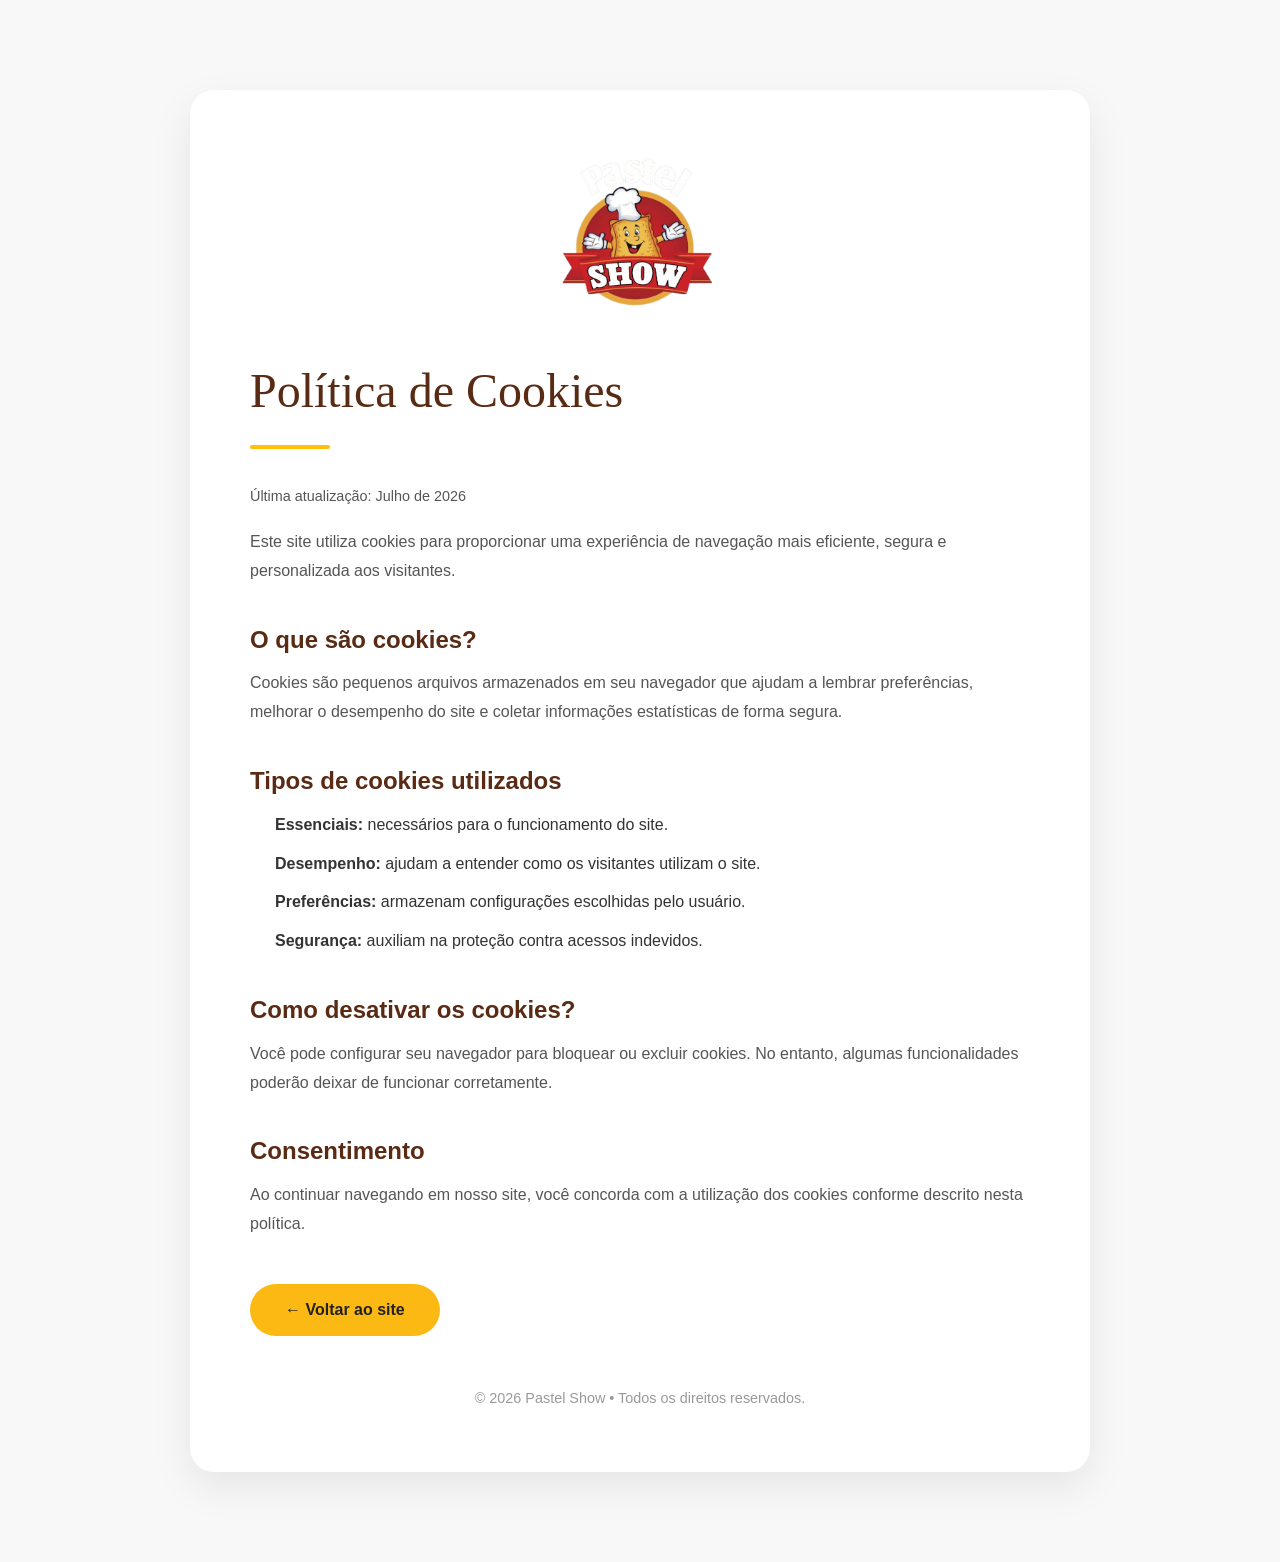
==== politica-de-cookies.html @ c42e6f23 "incluindo politica de privacidade e cookies alteração da foto do hero" ====
<!DOCTYPE html>
<html lang="pt-BR">

<head>

    <meta charset="UTF-8">
    <meta name="viewport" content="width=device-width, initial-scale=1.0">

    <title>Política de Cookies | Pastel Show</title>

    <meta name="description" content="Política de Cookies da Pastel Show.">

    <link rel="icon" href="img/logo_transparente.png" type="image/png">

    <link href="https://cdn.jsdelivr.net/npm/bootstrap@5.3.7/dist/css/bootstrap.min.css" rel="stylesheet">

    <link rel="stylesheet" href="css/style.css">

</head>

<body>

<section class="legal-section">

    <div class="container">

        <div class="legal-card">

            <img src="img/logo_transparente.png" class="legal-logo" alt="Pastel Show">

            <h1>Política de Cookies</h1>

            <div class="legal-divider"></div>

            <p class="legal-date">
                Última atualização: Julho de 2026
            </p>

            <p>
                Este site utiliza cookies para proporcionar uma experiência de navegação
                mais eficiente, segura e personalizada aos visitantes.
            </p>

            <h2>O que são cookies?</h2>

            <p>
                Cookies são pequenos arquivos armazenados em seu navegador que ajudam
                a lembrar preferências, melhorar o desempenho do site e coletar
                informações estatísticas de forma segura.
            </p>

            <h2>Tipos de cookies utilizados</h2>

            <ul>

                <li><strong>Essenciais:</strong> necessários para o funcionamento do site.</li>

                <li><strong>Desempenho:</strong> ajudam a entender como os visitantes utilizam o site.</li>

                <li><strong>Preferências:</strong> armazenam configurações escolhidas pelo usuário.</li>

                <li><strong>Segurança:</strong> auxiliam na proteção contra acessos indevidos.</li>

            </ul>

            <h2>Como desativar os cookies?</h2>

            <p>
                Você pode configurar seu navegador para bloquear ou excluir cookies.
                No entanto, algumas funcionalidades poderão deixar de funcionar corretamente.
            </p>

            <h2>Consentimento</h2>

            <p>
                Ao continuar navegando em nosso site, você concorda com a utilização
                dos cookies conforme descrito nesta política.
            </p>

            <div class="back-home">

                <a href="index.html" class="btn btn-warning">
                    ← Voltar ao site
                </a>

            </div>

            <div class="legal-footer">

                © 2026 Pastel Show • Todos os direitos reservados.

            </div>

        </div>

    </div>

</section>

</body>

</html>
---- css/style.css ----
/*==================================================
PASTEL SHOW
Desenvolvido por GP Sites
==================================================*/


/*==========================
ROOT
==========================*/

:root {

    --primary: #c41212;
    --primary-dark: #8b0000;
    --secondary: #FDB913;
    --secondary-dark: #e59b00;

    --dark: #161616;
    --gray: #555;
    --light: #f8f8f8;
    --white: #ffffff;

    --radius: 18px;

    --shadow-sm: 0 8px 20px rgba(0, 0, 0, .08);

    --shadow-md: 0 15px 35px rgba(0, 0, 0, .15);

    --shadow-lg: 0 30px 70px rgba(0, 0, 0, .25);

    --transition: .35s ease;

}


/*==========================
RESET
==========================*/

* {

    margin: 0;
    padding: 0;
    box-sizing: border-box;

}

html {

    scroll-behavior: smooth;

}

body {

    font-family: 'Poppins', sans-serif;

    color: var(--dark);

    background: #fff;

    overflow-x: hidden;

}

img {

    max-width: 100%;
    display: block;

}

a {

    text-decoration: none;

}

ul {

    list-style: none;

}

section {

    position: relative;

    padding: 110px 0;

}

.container {

    max-width: 1280px;

}


/*==========================
SCROLLBAR
==========================*/

::-webkit-scrollbar {

    width: 10px;

}

::-webkit-scrollbar-track {

    background: #eee;

}

::-webkit-scrollbar-thumb {

    background: var(--primary);

    border-radius: 20px;

}

::-webkit-scrollbar-thumb:hover {

    background: var(--primary-dark);

}


/*==========================
TÍTULOS
==========================*/

.subtitle {

    color: var(--secondary);

    text-transform: uppercase;

    letter-spacing: 3px;

    font-weight: 700;

    display: block;

    margin-bottom: 15px;

}

.section-title {

    margin-bottom: 70px;

}

.section-title h2 {

    font-family: 'Bebas Neue', sans-serif;

    font-size: 4rem;

    color: var(--dark);

    letter-spacing: 2px;

    margin-bottom: 20px;

}

.section-title p {

    max-width: 720px;

    margin: auto;

    color: #666;

    line-height: 1.9;

    font-size: 1.08rem;

}


/*==========================
BOTÕES
==========================*/

.btn {

    border-radius: 50px;

    padding: 15px 34px;

    font-weight: 600;

    transition: .35s;

}

.btn-warning {

    background: var(--secondary);

    border: none;

    color: #222;

}

.btn-warning:hover {

    background: var(--secondary-dark);

    transform: translateY(-3px);

    box-shadow: 0 20px 40px rgba(253, 185, 19, .35);

}

.btn-outline-light {

    border: 2px solid #fff;

}

.btn-outline-light:hover {

    color: #000;

}


/*==========================
PRELOADER
==========================*/

#preloader {

    position: fixed;

    inset: 0;

    background: #111;

    display: flex;

    justify-content: center;

    align-items: center;

    z-index: 999999;

}

#preloader::after {

    content: "";

    width: 65px;

    height: 65px;

    border-radius: 50%;

    border: 5px solid rgba(255, 255, 255, .15);

    border-top: 5px solid var(--secondary);

    animation: spin 1s linear infinite;

}

@keyframes spin {

    to {

        transform: rotate(360deg);

    }

}

/*==================================================
NAVBAR PREMIUM
==================================================*/

#navbar {

    position: fixed;

    top: 0;
    left: 0;

    width: 100%;

    z-index: 9999;

    padding: 15px 0;

    background: rgba(80, 0, 0, .85);

    backdrop-filter: blur(15px);

    -webkit-backdrop-filter: blur(15px);

    box-shadow: 0 10px 35px rgba(0, 0, 0, .25);

    transition: .4s ease;

}


#navbar.scrolled {

    padding: 8px 0;

    background:

        linear-gradient(135deg,
            #8b0000,
            #c41212);

}



/* LOGO */

.navbar-brand img {

    height: 75px;

    transition: .4s;

}


#navbar.scrolled .navbar-brand img {

    height: 60px;

}



/* LINKS */

.navbar-nav {

    gap: 5px;

}


.nav-link {

    color: #fff !important;

    font-size: .95rem;

    font-weight: 600;

    text-transform: uppercase;

    letter-spacing: 1px;

    padding: 12px 18px !important;

    position: relative;

    transition: .3s;

}



.nav-link:hover {

    color: #FDB913 !important;

}



/* LINHA DOURADA */

.nav-link::after {

    content: "";

    position: absolute;

    bottom: 5px;

    left: 18px;

    width: 0;

    height: 3px;

    border-radius: 10px;

    background: #FDB913;

    transition: .35s;

}



.nav-link:hover::after {

    width: calc(100% - 36px);

}



/* BOTÃO PEDIR */

#navbar .btn-warning {

    background: #FDB913;

    color: #222;

    font-weight: 700;

    border: none;

    box-shadow:

        0 10px 30px rgba(253, 185, 19, .35);

}



#navbar .btn-warning:hover {

    background: #fff;

    transform: translateY(-3px);

}



/* MENU MOBILE */

.navbar-toggler {

    border: 0;

}


.navbar-toggler i {

    color: #FDB913;

    font-size: 2.3rem;

}



.navbar-toggler:focus {

    box-shadow: none;

}



@media(max-width:991px) {


    #menu {

        background:

            linear-gradient(135deg,
                #720000,
                #a90000);

        margin-top: 15px;

        padding: 25px;

        border-radius: 20px;

        box-shadow: 0 20px 50px rgba(0, 0, 0, .35);

    }


    .nav-link {

        padding: 15px !important;

        text-align: center;

    }


}

/*==================================================
HERO NOVO
==================================================*/


#hero {

    min-height: 100vh;

    display: flex;

    align-items: center;

    position: relative;

    overflow: hidden;

    background: #3b0000;

}



/* imagem de fundo */

.hero-bg {

    position: absolute;

    inset: 0;

    background:

        linear-gradient(90deg,
            rgba(60, 0, 0, .95),
            rgba(60, 0, 0, .65),
            rgba(0, 0, 0, .4)),

        url("../img/hero-bg.jpg");


    background-size: cover;

    background-position: center;

}



/* conteúdo */

#hero .container {

    position: relative;

    z-index: 2;

}



.hero-content {

    padding-top: 80px;

}



.hero-badge {


    display: inline-block;

    padding: 12px 25px;

    border-radius: 50px;

    background: rgba(255, 255, 255, .12);

    border: 1px solid #FDB913;

    color: white;

    font-weight: 600;

    margin-bottom: 30px;


}



.hero-content h1 {


    font-family: 'Bebas Neue', sans-serif;

    color: white;

    font-size: clamp(3.5rem, 7vw, 6.5rem);

    line-height: .9;


}



.hero-content h1 span {


    color: #FDB913;


}



.hero-content p {


    color: #eee;

    font-size: 1.15rem;

    line-height: 1.8;

    max-width: 580px;

    margin: 30px 0;


}



.hero-buttons {


    display: flex;

    gap: 20px;


}



.hero-buttons .btn {


    padding: 16px 35px;

    border-radius: 50px;

    font-weight: 700;

}



/* pastel */

.hero-product {


    display: flex;

    justify-content: center;

    align-items: center;


}



.hero-product img {


    width: 100%;

    max-width: 550px;


    filter:

        drop-shadow(0 40px 50px rgba(0, 0, 0, .6));


    animation:

        pastelFloat 5s infinite ease-in-out;


}



@keyframes pastelFloat {


    50% {

        transform: translateY(-20px);

    }


}



/* MOBILE */

@media(max-width:991px) {


    #hero {

        padding: 100px 0;

    }



    .hero-content {

        text-align: center;

    }



    .hero-content p {

        margin-left: auto;

        margin-right: auto;

    }



    .hero-buttons {

        justify-content: center;

        flex-wrap: wrap;

    }



    .hero-product {

        margin-top: 50px;

    }

    .hero-product {

        position: relative;

    }


    .hero-product::before {

        content: "";

        position: absolute;

        width: 420px;

        height: 420px;

        background:
            radial-gradient(circle,
                rgba(253, 185, 19, .35),
                transparent 70%);

        border-radius: 50%;

        z-index: -1;

    }



    .hero-product img {

        position: relative;

    }


}

/*==================================================
NOSSA HISTÓRIA
==================================================*/

#historia {

    background: linear-gradient(to bottom, #fff, #f8f8f8);

    overflow: hidden;

}

.history-image {

    position: relative;

}

.history-image img {

    border-radius: 25px;

    box-shadow: 0 30px 60px rgba(0, 0, 0, .18);

    transition: .5s;

}

.history-image:hover img {

    transform: scale(1.03);

}

.history-image::before {

    content: "";

    position: absolute;

    width: 220px;

    height: 220px;

    background: var(--secondary);

    opacity: .15;

    border-radius: 50%;

    top: -60px;

    left: -60px;

    z-index: -1;

}

.history-image::after {

    content: "";

    position: absolute;

    width: 180px;

    height: 180px;

    border: 4px solid var(--secondary);

    border-radius: 25px;

    bottom: -30px;

    right: -30px;

    z-index: -1;

}

.history-content {

    padding-left: 50px;

}

.history-content h3 {

    font-family: 'Bebas Neue', sans-serif;

    font-size: 3rem;

    color: var(--primary);

    margin-bottom: 25px;

    letter-spacing: 1px;

}

.history-content p {

    font-size: 1.05rem;

    line-height: 2;

    color: #666;

    margin-bottom: 20px;

}

.history-features {

    margin-top: 45px;

    display: grid;

    grid-template-columns: repeat(2, 1fr);

    gap: 20px;

}

.history-feature {

    background: #fff;

    padding: 28px;

    border-radius: 18px;

    box-shadow: var(--shadow-sm);

    transition: .35s;

}

.history-feature:hover {

    transform: translateY(-8px);

    box-shadow: var(--shadow-lg);

}

.history-feature i {

    font-size: 2.2rem;

    color: var(--secondary);

    margin-bottom: 15px;

}

.history-feature h5 {

    font-weight: 600;

    margin-bottom: 10px;

}

.history-feature p {

    margin: 0;

    font-size: .95rem;

    line-height: 1.8;

}

.history-highlight {

    margin-top: 120px;

    background:

        linear-gradient(135deg,

            var(--primary),

            var(--primary-dark));

    border-radius: 35px;

    padding: 80px;

    color: #fff;

    position: relative;

    overflow: hidden;

}

.history-highlight::before {

    content: "";

    position: absolute;

    width: 500px;

    height: 500px;

    border-radius: 50%;

    background: rgba(255, 255, 255, .05);

    right: -150px;

    top: -150px;

}

.history-highlight h2 {

    font-family: 'Bebas Neue';

    font-size: 4rem;

    margin-bottom: 20px;

}

.history-highlight p {

    color: #eee;

    font-size: 1.05rem;

    line-height: 2;

}

.award-card {

    background: rgba(255, 255, 255, .08);

    backdrop-filter: blur(18px);

    border: 1px solid rgba(255, 255, 255, .15);

    border-radius: 25px;

    padding: 50px;

    text-align: center;

}

.award-card {

    transition: .4s;

}

.award-card:hover {

    transform: translateY(-10px);

}

.award-card h3 {

    color: var(--secondary);

    font-size: 3rem;

    margin-top: 20px;

    font-family: 'Bebas Neue';

}

.award-card p {

    margin-top: 15px;

    color: #eee;

}

.section-divider {

    position: relative;

    height: 120px;

    background: #fff;

}

.section-divider svg {

    position: absolute;

    bottom: 0;

    width: 100%;

}

@media(max-width:991px) {

    .history-content {

        padding-left: 0;

        margin-top: 50px;

        text-align: center;

    }

    .history-features {

        grid-template-columns: 1fr;

    }

    .history-highlight {

        padding: 50px 35px;

        text-align: center;

    }

    .history-highlight h2 {

        font-size: 3rem;

    }

    .award-card {

        margin-top: 40px;

    }

}

/*==================================================
PREMIAÇÕES
==================================================*/

#premios {

    position: relative;

    background:
        linear-gradient(135deg, #2b0000, #610000);

    color: #fff;

    overflow: hidden;

}

#premios::before {

    content: "";

    position: absolute;

    inset: 0;

    background: url("../img/premios/pattern.png");

    opacity: .05;

}

#premios .section-title h2 {

    color: #fff;

}

#premios .section-title p {

    color: #ddd;

}

.timeline-awards {

    display: flex;

    justify-content: space-between;

    align-items: center;

    margin-top: 90px;

    position: relative;

}

.timeline-awards::before {

    content: "";

    position: absolute;

    left: 8%;

    right: 8%;

    height: 4px;

    background: linear-gradient(to right,

            #d4af37,

            #ffd966,

            #d4af37);

    z-index: 0;

}

.award {

    position: relative;

    z-index: 2;

    width: 190px;

    text-align: center;

}

.award i {

    width: 90px;

    height: 90px;

    display: flex;

    align-items: center;

    justify-content: center;

    margin: auto;

    border-radius: 50%;

    background: linear-gradient(145deg, #ffd54a, #c99600);

    color: #6b0000;

    font-size: 2.4rem;

    box-shadow: 0 0 35px rgba(255, 215, 0, .45);

    transition: .4s;

}

.award:hover i {

    transform: translateY(-10px) scale(1.08);

}

.award h4 {

    margin-top: 25px;

    font-size: 2rem;

    font-family: 'Bebas Neue';

}

.award span {

    color: #ddd;

}

.champion-banner {

    padding: 120px 0;

}

.champion-banner img {

    border-radius: 30px;

    box-shadow: 0 30px 70px rgba(0, 0, 0, .25);

}

.champion-title {

    font-family: 'Bebas Neue', sans-serif;

    font-size: 3.8rem;

    line-height: 1;

    color: var(--primary);

    margin-bottom: 30px;

}

.lead-text {

    font-size: 1.1rem;

    line-height: 2;

    color: #666;

    margin-bottom: 40px;

}

.achievement-list {

    display: flex;

    flex-direction: column;

    gap: 20px;

}

.achievement-item {

    display: flex;

    align-items: flex-start;

    gap: 20px;

    padding: 22px;

    border-radius: 20px;

    background: #fff;

    box-shadow: 0 15px 35px rgba(0, 0, 0, .08);

    transition: .35s;

}

.achievement-item:hover {

    transform: translateX(10px);

}

.achievement-item i {

    width: 60px;

    height: 60px;

    border-radius: 50%;

    display: flex;

    align-items: center;

    justify-content: center;

    background: var(--secondary);

    color: #fff;

    font-size: 1.5rem;

    flex-shrink: 0;

}

.achievement-item h5 {

    margin-bottom: 5px;

    font-weight: 700;

}

.achievement-item p {

    margin: 0;

    color: #666;

}

/*==================================================
NÚMEROS
==================================================*/

.numbers {

    padding: 110px 0;

    background:
        linear-gradient(135deg, #8b0000, #c41212);

    position: relative;

    overflow: hidden;

}

.numbers::before {

    content: "";

    position: absolute;

    width: 600px;

    height: 600px;

    border-radius: 50%;

    background: rgba(255, 255, 255, .05);

    right: -250px;

    top: -250px;

}

.number-card {

    position: relative;

    z-index: 2;

    background: rgba(255, 255, 255, .08);

    backdrop-filter: blur(15px);

    border: 1px solid rgba(255, 255, 255, .12);

    border-radius: 25px;

    padding: 45px 30px;

    text-align: center;

    height: 100%;

    transition: .35s;

}

.number-card:hover {

    transform: translateY(-10px);

    background: rgba(255, 255, 255, .12);

}

.number-card i {

    font-size: 3rem;

    color: #FDB913;

    margin-bottom: 20px;

}

.number-card h2 {

    font-family: 'Bebas Neue', sans-serif;

    font-size: 4rem;

    color: #fff;

    margin-bottom: 5px;

}

.number-card span {

    display: block;

    color: #FDB913;

    font-weight: 700;

    text-transform: uppercase;

    letter-spacing: 1px;

    margin-bottom: 15px;

}

.number-card p {

    color: #f2f2f2;

    margin: 0;

    line-height: 1.8;

}

@media(max-width:991px) {

    .number-card {

        margin-bottom: 20px;

    }

}

.award {

    transition: .4s;

}

.award:hover {

    transform: translateY(-15px);

}

.award.active i {

    animation: goldPulse 2.5s infinite;

}

@keyframes goldPulse {

    0% {

        box-shadow: 0 0 0 rgba(255, 215, 0, .2);

    }

    50% {

        box-shadow:

            0 0 50px rgba(255, 215, 0, .7),

            0 0 100px rgba(255, 215, 0, .25);

    }

    100% {

        box-shadow: 0 0 0 rgba(255, 215, 0, .2);

    }

}

#premios::after {

    content: "🏆";

    position: absolute;

    right: -50px;

    bottom: -50px;

    font-size: 25rem;

    opacity: .03;

    transform: rotate(-20deg);

}

.award-card {

    background: rgba(255, 255, 255, .08);

    backdrop-filter: blur(20px);

    border: 1px solid rgba(255, 255, 255, .12);

    box-shadow: 0 25px 50px rgba(0, 0, 0, .25);

}

@media(max-width:991px) {

    .timeline-awards {

        flex-direction: column;

        gap: 60px;

    }

    .timeline-awards::before {

        display: none;

    }

    .award {

        width: 100%;

    }

    .champion-banner {

        text-align: center;

    }

    .champion-banner img {

        margin-bottom: 40px;

    }

    .champion-banner h2 {

        font-size: 3rem;

    }

    .counter {

        font-size: 3rem;

    }

    .counter.plus::after {
        content: "+";
    }

}

/*==================================================
CARDÁPIO
==================================================*/

#cardapio {

    background: #fafafa;

    position: relative;

    overflow: hidden;

}

#cardapio::before {

    content: "";

    position: absolute;

    inset: 0;

    background:

        radial-gradient(circle at top right,

            rgba(253, 185, 19, .08),

            transparent 45%);

    pointer-events: none;

}

.menu-categories {

    display: flex;

    justify-content: center;

    flex-wrap: wrap;

    gap: 15px;

    margin: 60px 0;

}

.menu-categories button {

    border: none;

    background: #fff;

    border-radius: 50px;

    padding: 14px 28px;

    font-weight: 600;

    box-shadow: var(--shadow-sm);

    transition: .35s;

}

.menu-categories button:hover {

    transform: translateY(-5px);

}

.menu-categories button.active {

    background: var(--primary);

    color: #fff;

}

.featured-product {

    background: #fff;

    border-radius: 30px;

    padding: 60px;

    margin-bottom: 80px;

    box-shadow: 0 25px 60px rgba(0, 0, 0, .08);

    overflow: hidden;

    position: relative;

}

.featured-product::before {

    content: "";

    position: absolute;

    width: 500px;

    height: 500px;

    background: rgba(253, 185, 19, .08);

    border-radius: 50%;

    right: -200px;

    top: -200px;

}

.featured-product img {

    transition: .5s;

    filter: drop-shadow(0 30px 35px rgba(0, 0, 0, .25));

}

.featured-product:hover img {

    transform: scale(1.05);

}

.featured-product h2 {

    font-family: 'Bebas Neue';

    font-size: 4rem;

    color: var(--primary);

}

.featured-product p {

    margin: 25px 0;

    color: #666;

    line-height: 2;

}

.featured-product .badge {

    padding: 10px 18px;

    font-size: .85rem;

    letter-spacing: 1px;

}

.menu-grid {

    display: grid;

    grid-template-columns:

        repeat(auto-fit, minmax(300px, 1fr));

    gap: 35px;

}

.menu-card {

    background: #fff;

    border-radius: 25px;

    overflow: hidden;

    box-shadow: var(--shadow-sm);

    transition: .4s;

    position: relative;

}

.menu-card:hover {

    transform:

        translateY(-12px);

    box-shadow: 0 30px 60px rgba(0, 0, 0, .18);

}

.menu-card img {

    width: 100%;

    height: 260px;

    object-fit: cover;

    transition: .45s;

}

.menu-card:hover img {

    transform: scale(1.08);

}

.menu-card .card-body {

    padding: 28px;

}

.menu-card h4 {

    font-size: 1.4rem;

    margin-bottom: 10px;

}

.menu-card p {

    color: #777;

    line-height: 1.8;

    min-height: 60px;

}

.price {

    font-size: 2rem;

    color: var(--primary);

    font-weight: 700;

}

.menu-card .btn {

    width: 100%;

    margin-top: 20px;

}

.product-badge {

    position: absolute;

    top: 20px;

    left: 20px;

    background: var(--secondary);

    color: #222;

    padding: 8px 15px;

    border-radius: 30px;

    font-size: .8rem;

    font-weight: 700;

    z-index: 5;

}

.menu-card::after {

    content: "";

    position: absolute;

    top: -150%;

    left: -50%;

    width: 50%;

    height: 350%;

    background:

        rgba(255, 255, 255, .25);

    transform: rotate(25deg);

    transition: .8s;

}

.menu-card:hover::after {

    left: 150%;

}

.menu-banner {

    margin-top: 100px;

    background:

        linear-gradient(135deg,

            var(--primary),

            var(--primary-dark));

    border-radius: 35px;

    padding: 70px;

    color: #fff;

    overflow: hidden;

    position: relative;

}

.menu-banner::before {

    content: "";

    position: absolute;

    width: 400px;

    height: 400px;

    background: rgba(255, 255, 255, .05);

    border-radius: 50%;

    right: -120px;

    top: -120px;

}

.menu-banner h2 {

    font-family: 'Bebas Neue';

    font-size: 4rem;

}

.menu-banner p {

    color: #eee;

    line-height: 2;

}

@media(max-width:991px) {

    .featured-product {

        padding: 35px;

        text-align: center;

    }

    .featured-product h2 {

        font-size: 3rem;

    }

    .menu-banner {

        padding: 40px;

        text-align: center;

    }

    .menu-banner h2 {

        font-size: 3rem;

    }

}

@media(max-width:576px) {

    .menu-grid {

        grid-template-columns: 1fr;

    }

    .menu-categories {

        gap: 10px;

    }

    .menu-categories button {

        width: 100%;

    }

    .featured-product {

        padding: 25px;

    }

}

/*==================================================
UNIDADES
==================================================*/

#unidades {

    background: #ffffff;
    position: relative;
    overflow: hidden;

}

#unidades::before {

    content: "";

    position: absolute;

    top: -250px;
    right: -250px;

    width: 500px;
    height: 500px;

    border-radius: 50%;

    background: rgba(196, 18, 18, .05);

    pointer-events: none;

}

#unidades .container {
    position: relative;
    z-index: 2;
}


.store-card {
    position: relative;
    z-index: 3;
}


.store-buttons,
.store-buttons a {
    position: relative;
    z-index: 10;
}

.store-grid {

    display: grid;

    grid-template-columns: repeat(3, 1fr);

    gap: 35px;

}

.store-card {

    background: #fff;

    border-radius: 25px;

    overflow: hidden;

    box-shadow: 0 20px 50px rgba(0, 0, 0, .08);

    transition: .4s;

}

.store-card:hover {

    transform: translateY(-12px);

    box-shadow: 0 35px 70px rgba(0, 0, 0, .15);

}

.store-image {

    overflow: hidden;

    height: 260px;

}

.store-image img {

    width: 100%;

    height: 100%;

    object-fit: cover;

    transition: .5s;

}

.store-card:hover img {

    transform: scale(1.08);

}

.store-content {

    padding: 30px;

}

.store-content h3 {

    font-family: 'Bebas Neue';

    font-size: 2.3rem;

    color: var(--primary);

    margin-bottom: 20px;

}

.store-content p {

    color: #666;

    margin-bottom: 15px;

    display: flex;

    align-items: center;

    gap: 10px;

}

.store-content i {

    color: var(--secondary);

    font-size: 1.2rem;

}

.store-buttons {

    display: flex;

    gap: 15px;

    margin-top: 30px;

}

.store-buttons .btn {

    flex: 1;

}

.delivery-banner {

    margin-top: 100px;

    background:

        linear-gradient(135deg,

            var(--secondary),

            #ffcf40);

    border-radius: 35px;

    padding: 60px;

    overflow: hidden;

    position: relative;

}

.delivery-banner::before {

    content: "";

    position: absolute;

    width: 350px;
    height: 350px;

    border-radius: 50%;

    background: rgba(255, 255, 255, .18);

    right: -100px;
    top: -100px;

}

.delivery-banner h2 {

    font-family: 'Bebas Neue';

    font-size: 3.5rem;

    color: #222;

}

.delivery-banner p {

    color: #444;

    font-size: 1.1rem;

    line-height: 2;

}

.delivery-banner .btn {

    padding: 18px 35px;

    font-size: 1.1rem;

}

.map-container {

    margin-top: 90px;

    border-radius: 30px;

    overflow: hidden;

    box-shadow: 0 25px 60px rgba(0, 0, 0, .12);

}

.map-container iframe {

    width: 100%;

    height: 550px;

    border: none;

}

.store-card::after {

    content: "";

    position: absolute;

    inset: 0;

    border: 2px solid transparent;

    border-radius: 25px;

    transition: .4s;

}

.store-card:hover::after {

    border-color: rgba(253, 185, 19, .4);

}

@media(max-width:991px) {

    .store-grid {

        grid-template-columns: 1fr;

    }

}

.delivery-banner {

    text-align: center;

    padding: 40px;

}

.delivery-banner h2 {

    font-size: 2.8rem;

}

.store-buttons {

    flex-direction: column;

}

.map-container iframe {

    height: 400px;

}


@media(max-width:576px) {

    .store-content {

        padding: 25px;

    }

    .store-content h3 {

        font-size: 2rem;

    }

    .delivery-banner {

        padding: 30px;

    }

    .delivery-banner h2 {

        font-size: 2.3rem;

    }

}

.floating-whatsapp {

    position: fixed;

    right: 25px;

    bottom: 25px;

    width: 65px;

    height: 65px;

    border-radius: 50%;

    background: #25d366;

    color: #fff;

    display: flex;

    align-items: center;

    justify-content: center;

    font-size: 2rem;

    z-index: 9999;

    box-shadow: 0 15px 40px rgba(0, 0, 0, .3);

    transition: .3s;

}


.floating-whatsapp:hover {

    transform: translateY(-8px) scale(1.05);

    color: #fff;

}

#backToTop {

    position: fixed;

    right: 25px;

    bottom: 100px;

    width: 50px;

    height: 50px;

    border: none;

    border-radius: 50%;

    background: var(--secondary);

    color: #222;

    font-size: 1.3rem;

    display: none;

    align-items: center;

    justify-content: center;

    z-index: 999;

    cursor: pointer;

    box-shadow: var(--shadow-md);

}


#backToTop.show {

    display: flex;

}

/*====================================
INSTAGRAM
====================================*/

#instagram {

    background: #fafafa;

}

.instagram-grid {

    display: grid;

    grid-template-columns: repeat(3, 1fr);

    gap: 18px;

}

.instagram-grid img {

    width: 100%;

    height: 240px;

    object-fit: cover;

    border-radius: 20px;

    transition: .4s;

    cursor: pointer;

    box-shadow: 0 15px 35px rgba(0, 0, 0, .12);

}

.instagram-grid img:hover {

    transform: translateY(-8px) scale(1.03);

}

.instagram-features {

    margin-top: 35px;

}

.insta-item {

    display: flex;

    align-items: center;

    gap: 18px;

    margin-bottom: 18px;

    background: #fff;

    padding: 18px 22px;

    border-radius: 16px;

    box-shadow: 0 10px 30px rgba(0, 0, 0, .08);

}

.insta-item i {

    font-size: 1.5rem;

    color: #E1306C;

}

@media(max-width:991px) {

    .instagram-grid {

        grid-template-columns: repeat(2, 1fr);

        margin-top: 50px;

    }

}

@media(max-width:576px) {

    .instagram-grid {

        grid-template-columns: 1fr;

    }

}

/*==================================================
CARDÁPIO CONTINUAÇÃO
==================================================*/

#cardapio>.featured-product,
#cardapio>.row {

    max-width: 1280px;
    margin-left: auto;
    margin-right: auto;

}


/*==================================================
DIFERENCIAIS
==================================================*/

#diferenciais {

    background: #111;
    color: #fff;

}


.diferenciais-grid {

    display: grid;
    grid-template-columns: repeat(auto-fit, minmax(250px, 1fr));
    gap: 30px;
    margin-top: 60px;

}


.diferencial-card {

    background: #fff;
    padding: 35px;
    border-radius: 25px;
    text-align: center;
    color: #222;
    transition: .4s;
    box-shadow: var(--shadow-sm);

}


.diferencial-card:hover {

    transform: translateY(-10px);
    box-shadow: var(--shadow-lg);

}


.diferencial-card i {

    font-size: 3rem;
    color: var(--secondary);
    margin-bottom: 20px;

}


.diferencial-card h4 {

    font-family: 'Bebas Neue';
    font-size: 2rem;
    color: var(--primary);

}



/*==================================================
GALERIA
==================================================*/

#galeria {

    background: #fafafa;

}


.gallery-grid,
.instagram-grid {

    display: grid;
    grid-template-columns: repeat(3, 1fr);
    gap: 20px;
    margin-top: 50px;

}


.gallery-grid img,
.instagram-grid img {

    width: 100%;
    height: 280px;
    object-fit: cover;
    border-radius: 20px;
    transition: .5s;

}


.gallery-grid img:hover,
.instagram-grid img:hover {

    transform: scale(1.05);

    box-shadow: var(--shadow-lg);

}



/*==================================================
DEPOIMENTOS
==================================================*/

#depoimentos {

    background: #fff;

}


.review-summary {

    display: flex;
    justify-content: center;
    margin-bottom: 60px;

}


.score {

    text-align: center;
    background: #fff;
    padding: 35px 60px;
    border-radius: 25px;
    box-shadow: var(--shadow-sm);

}


.score h1 {

    font-size: 5rem;
    color: var(--primary);
    font-family: 'Bebas Neue';

}


.stars {

    color: #FDB913;
    font-size: 1.5rem;

}


.review-card {

    background: #fff;

    padding: 35px;

    border-radius: 25px;

    box-shadow: var(--shadow-sm);

    height: 100%;

}


.review-card p {

    margin: 25px 0;

    color: #666;

    line-height: 1.8;

}



.review-user {

    display: flex;

    align-items: center;

    gap: 15px;

}


.review-user img {

    width: 60px;

    height: 60px;

    border-radius: 50%;

    object-fit: cover;

}



.review-user span {

    display: block;

    color: #777;

    font-size: .9rem;

}



/*==================================================
BARRA DE CONFIANÇA
==================================================*/

.trust-bar {

    padding: 40px 0;

    background: var(--primary);

    color: #fff;

}


.trust-bar .col {

    font-size: 1.2rem;

    font-weight: 600;

}


.trust-bar i {

    display: block;

    font-size: 2rem;

    color: var(--secondary);

    margin-bottom: 10px;

}



/*==================================================
CTA FINAL
==================================================*/

#cta-final {

    background: #111;

}


.cta-wrapper {

    background:

        linear-gradient(135deg,
            var(--primary),
            var(--primary-dark));

    border-radius: 40px;

    padding: 80px;

    color: #fff;

    overflow: hidden;

}



.cta-wrapper h2 {

    font-family: 'Bebas Neue';

    font-size: 4rem;

}



.cta-wrapper p {

    font-size: 1.1rem;

    line-height: 2;

    color: #eee;

}



.cta-wrapper img {

    filter: drop-shadow(0 30px 40px rgba(0, 0, 0, .5));

}



/*==================================================
INSTAGRAM
==================================================*/

#instagram {

    background: #fff;

}



/*==================================================
FAQ
==================================================*/

#faq {

    background: #fafafa;

}



.accordion {

    max-width: 900px;

    margin: auto;

}



.accordion-item {

    background: #fff;

    margin-bottom: 15px;

    border-radius: 15px;

    overflow: hidden;

    box-shadow: var(--shadow-sm);

}



.accordion-item button {

    width: 100%;

    padding: 25px;

    border: none;

    background: #fff;

    text-align: left;

    font-size: 1.1rem;

    font-weight: 600;

    cursor: pointer;

}



.accordion-item div {

    padding: 0 25px 25px;

    color: #666;

    line-height: 1.8;

}

/*====================================
FOOTER PREMIUM
====================================*/

#footer {

    background: #111;

    color: #fff;

    padding: 90px 0 30px;

}

.footer-logo {

    width: 190px;

}

#footer p {

    color: #bbb;

    line-height: 1.9;

}

#footer h4 {

    font-family: 'Bebas Neue';

    color: #FDB913;

    font-size: 2rem;

    margin-bottom: 25px;

}

.footer-list {

    padding: 0;

    margin: 0;

    list-style: none;

}

.footer-list li {

    display: flex;

    align-items: center;

    gap: 12px;

    margin-bottom: 18px;

    color: #ddd;

}

.footer-list i {

    color: #FDB913;

    font-size: 1.1rem;

}

.footer-social {

    display: flex;

    gap: 15px;

    margin-top: 30px;

}

.footer-social a {

    width: 48px;

    height: 48px;

    border-radius: 50%;

    display: flex;

    justify-content: center;

    align-items: center;

    background: #222;

    color: #fff;

    transition: .35s;

}

.footer-social a:hover {

    background: #FDB913;

    color: #111;

    transform: translateY(-5px);

}

.footer-divider {

    margin: 60px 0 30px;

    border-color: rgba(255, 255, 255, .08);

}

.footer-bottom {

    display: flex;

    justify-content: space-between;

    align-items: center;

    color: #999;

    font-size: .95rem;

}

.footer-bottom strong {

    color: #FDB913;

}

@media(max-width:991px) {

    .footer-bottom {

        flex-direction: column;

        text-align: center;

        gap: 15px;

    }

    .footer-social {

        justify-content: center;

    }

}

/*==================================================
WHATSAPP FLUTUANTE
==================================================*/


.floating-whatsapp {

    position: fixed;

    right: 30px;

    bottom: 30px;

    width: 65px;

    height: 65px;

    border-radius: 50%;

    background: #25d366;

    color: #fff;

    display: flex;

    align-items: center;

    justify-content: center;

    font-size: 2rem;

    z-index: 9999;

    box-shadow: 0 15px 35px rgba(0, 0, 0, .3);

    animation: pulseWhats 2s infinite;

}



@keyframes pulseWhats {

    50% {

        transform: scale(1.1);

    }

}



/*==================================================
RESPONSIVO FINAL
==================================================*/


@media(max-width:991px) {


    .gallery-grid,
    .instagram-grid {

        grid-template-columns: repeat(2, 1fr);

    }



    .cta-wrapper {

        padding: 45px 30px;

        text-align: center;

    }



    .cta-wrapper h2 {

        font-size: 3rem;

    }



    .footer-bottom {

        flex-direction: column;

        gap: 15px;

        text-align: center;

    }


}



@media(max-width:576px) {


    .gallery-grid,
    .instagram-grid {

        grid-template-columns: 1fr;

    }



    .score {

        padding: 30px;

    }



    .cta-wrapper h2 {

        font-size: 2.5rem;

    }



    .floating-whatsapp {

        width: 55px;

        height: 55px;

        right: 20px;

        bottom: 20px;

    }



}

/*==================================================
VIDEO EXPERIÊNCIA
==================================================*/


#experiencia-video {

    background:
        linear-gradient(135deg,
            #fff,
            #fafafa);

    overflow: hidden;

}



.video-wrapper {

    margin-top: 70px;

    display: flex;

    align-items: center;

    justify-content: center;

    gap: 80px;

}



.video-frame {

    position: relative;

    width: 360px;

    height: 640px;

    border-radius: 35px;

    overflow: hidden;

    box-shadow:

        0 35px 80px rgba(0, 0, 0, .25);

    border: 8px solid #fff;

}



.video-frame::before {

    content: "";

    position: absolute;

    inset: 0;

    border-radius: 30px;

    border: 2px solid rgba(253, 185, 19, .5);

    z-index: 2;

    pointer-events: none;

}



.video-frame video {

    width: 100%;

    height: 100%;

    object-fit: cover;

}



.video-info {

    max-width: 500px;

}



.video-item {

    display: flex;

    gap: 25px;

    align-items: flex-start;

    background: #fff;

    padding: 25px;

    margin-bottom: 20px;

    border-radius: 20px;

    box-shadow: var(--shadow-sm);

    transition: .35s;

}



.video-item:hover {

    transform: translateX(10px);

    box-shadow: var(--shadow-md);

}



.video-item i {

    width: 55px;

    height: 55px;

    display: flex;

    align-items: center;

    justify-content: center;

    background: var(--primary);

    color: #fff;

    border-radius: 50%;

    font-size: 1.5rem;

    flex-shrink: 0;

}



.video-item h4 {

    margin-bottom: 8px;

    font-weight: 700;

    color: var(--dark);

}



.video-item p {

    margin: 0;

    color: #666;

    line-height: 1.7;

}



@media(max-width:991px) {


    .video-wrapper {

        flex-direction: column;

        gap: 40px;

    }


    .video-frame {

        width: 300px;

        height: 530px;

    }


    .video-info {

        width: 100%;

    }


    .video-item:hover {

        transform: none;

    }


}



@media(max-width:576px) {


    .video-frame {

        width: 260px;

        height: 460px;

    }


    .video-item {

        padding: 20px;

    }


    .video-item i {

        width: 45px;

        height: 45px;

        font-size: 1.2rem;

    }


}

/*==================================================
IDENTIDADE TOCANTINENSE VIDEO
==================================================*/


.video-highlight {

    margin-bottom: 35px;

}


.video-highlight h2 {

    font-family: 'Bebas Neue', sans-serif;

    font-size: 3rem;

    color: var(--primary);

    margin-bottom: 20px;

}


.video-highlight p {

    color: #666;

    line-height: 1.9;

    font-size: 1.05rem;

}



.tocantins-message {

    margin-top: 90px;

    padding: 50px;

    background:

        linear-gradient(135deg,
            var(--primary),
            var(--primary-dark));

    border-radius: 35px;

    color: #fff;

}


.tocantins-message h3 {

    font-family: 'Bebas Neue', sans-serif;

    font-size: 3rem;

    letter-spacing: 1px;

    margin-bottom: 20px;

}


.tocantins-message p {

    font-size: 1.1rem;

    color: #eee;

}



@media(max-width:768px) {

    .tocantins-message {

        padding: 35px 25px;

    }


    .tocantins-message h3 {

        font-size: 2.2rem;

    }


}

/*==================================================
DIFERENCIAIS
==================================================*/

#diferenciais {

    background:
        linear-gradient(135deg, #111, #1b1b1b);

    position: relative;

    overflow: hidden;

    color: #fff;

}

#diferenciais::before {

    content: "";

    position: absolute;

    width: 600px;
    height: 600px;

    border-radius: 50%;

    background: rgba(253, 185, 19, .06);

    top: -250px;
    right: -250px;

}

#diferenciais::after {

    content: "";

    position: absolute;

    width: 450px;
    height: 450px;

    border-radius: 50%;

    background: rgba(196, 18, 18, .08);

    bottom: -180px;
    left: -180px;

}

#diferenciais .container {

    position: relative;

    z-index: 2;

}

#diferenciais .section-title h2 {

    color: #fff;

}

#diferenciais .section-title p {

    color: #d7d7d7;

    max-width: 750px;

    margin: auto;

}

.diferencial-card {

    height: 100%;

    background: rgba(255, 255, 255, .06);

    backdrop-filter: blur(15px);

    border: 1px solid rgba(255, 255, 255, .08);

    border-radius: 25px;

    padding: 40px 30px;

    text-align: center;

    transition: .4s;

    overflow: hidden;

    position: relative;

}

.diferencial-card::before {

    content: "";

    position: absolute;

    top: 0;
    left: -100%;

    width: 100%;
    height: 100%;

    background:
        linear-gradient(120deg,
            transparent,
            rgba(255, 255, 255, .08),
            transparent);

    transition: .8s;

}

.diferencial-card:hover::before {

    left: 100%;

}

.diferencial-card:hover {

    transform: translateY(-12px);

    border-color: rgba(253, 185, 19, .45);

    box-shadow:
        0 25px 50px rgba(0, 0, 0, .35);

}

.diferencial-card i {

    width: 85px;
    height: 85px;

    margin: auto auto 25px;

    display: flex;

    align-items: center;

    justify-content: center;

    border-radius: 50%;

    background:
        linear-gradient(135deg, #FDB913, #d69d00);

    color: #6b0000;

    font-size: 2.3rem;

    box-shadow:
        0 15px 35px rgba(253, 185, 19, .35);

}

.diferencial-card h4 {

    font-family: 'Bebas Neue', sans-serif;

    font-size: 2rem;

    color: #fff;

    margin-bottom: 18px;

    letter-spacing: 1px;

}

.diferencial-card p {

    color: #d9d9d9;

    line-height: 1.9;

    margin: 0;

}

@media(max-width:991px) {

    .diferencial-card {

        margin-bottom: 25px;

    }

}

@media(max-width:576px) {

    .diferencial-card {

        padding: 35px 25px;

    }

    .diferencial-card h4 {

        font-size: 1.8rem;

    }

}

/*==================================================
PRODUTO DESTAQUE CARDÁPIO
==================================================*/

.featured-product {

    background: linear-gradient(135deg, #fff8e1, #ffffff);

    border-radius: 30px;

    padding: 40px;

    box-shadow: 0 20px 50px rgba(0, 0, 0, .08);

}


.featured-image img {

    width: 100%;

    height: 350px;

    object-fit: cover;

}


.featured-product h2 {

    font-family: 'Bebas Neue';

    font-size: 3rem;

    color: var(--primary);

}


.featured-product p {

    color: #666;

    font-size: 1.1rem;

    line-height: 1.7;

}



.featured-list {

    list-style: none;

    padding: 0;

}



.featured-list li {

    margin-bottom: 12px;

    color: #555;

}



.featured-list i {

    color: #e0a800;

    margin-right: 10px;

}



.price {

    font-size: 2rem;

    color: var(--primary);

}



@media(max-width:768px) {

    .featured-product {

        padding: 25px;

    }


    .featured-product h2 {

        font-size: 2.2rem;

    }


    .featured-image img {

        height: 250px;

    }

}
/*==================================================
INSTAGRAM DESTAQUE
==================================================*/


.featured-menu-card {

    border-radius: 25px;
    overflow: hidden;
    background: #fff;
    box-shadow: 0 20px 50px rgba(0,0,0,.12);

}


.instagram-header {

    background: linear-gradient(45deg,#833ab4,#fd1d1d,#fcb045);

    color:white;

    padding:15px 25px;

    display:flex;

    align-items:center;

    gap:10px;

    font-weight:600;

}


.instagram-header i {

    font-size:1.5rem;

}


.instagram-wrapper {

    padding:15px;

    display:flex;

    justify-content:center;

}


.instagram-media {

    margin:0!important;

    width:100%!important;

    min-width:0!important;

}


.featured-content {

    padding:25px;

}


.featured-content h3 {

    font-family:'Bebas Neue';

    font-size:2rem;

    color:var(--primary);

    margin:15px 0;

}


.featured-content p {

    color:#666;

    line-height:1.7;

}


.featured-content .btn {

    margin-top:15px;

}

/*==================================================
DESTAQUE NA MÍDIA
==================================================*/

#midia{

    background:#fff;

    position:relative;

    overflow:hidden;

    padding:120px 0;

}

#midia::before{

    content:"";

    position:absolute;

    width:450px;

    height:450px;

    border-radius:50%;

    background:rgba(196,18,18,.05);

    left:-180px;

    top:-180px;

}

.news-image{

    position:relative;

}

.news-image img{

    border-radius:25px;

    transition:.45s;

    box-shadow:0 30px 60px rgba(0,0,0,.15);

}

.news-image:hover img{

    transform:scale(1.03);

}

#midia h2{

    font-family:'Bebas Neue';

    font-size:4rem;

    color:var(--primary);

    margin-bottom:25px;

}

#midia p{

    color:#666;

    line-height:2;

    margin-bottom:20px;

}

#midia .btn{

    margin-top:15px;

}

/*==================================================
LEGADO
==================================================*/

#legado{

    background:#faf7f2;

    padding:120px 0;

    position:relative;

}

.legacy-photo{

    overflow:hidden;

    border-radius:25px;

    box-shadow:0 30px 60px rgba(0,0,0,.15);

}

.legacy-photo img{

    width:100%;

    transition:.5s;

}

.legacy-photo:hover img{

    transform:scale(1.05);

}

#legado h2{

    font-family:'Bebas Neue',sans-serif;

    font-size:4rem;

    color:var(--primary);

    margin-bottom:30px;

}

#legado blockquote{

    position:relative;

    font-size:1.35rem;

    line-height:1.9;

    font-style:italic;

    color:#444;

    padding-left:40px;

    border-left:5px solid var(--secondary);

    margin-bottom:35px;

}

#legado blockquote::before{

    content:"“";

    position:absolute;

    left:-10px;

    top:-35px;

    font-size:6rem;

    color:rgba(196,18,18,.15);

    font-family:serif;

}

#legado p{

    color:#666;

    line-height:2;

}

.legacy-signature{

    margin-top:35px;

}

.legacy-signature strong{

    display:block;

    font-size:1.3rem;

    color:var(--primary);

}

.legacy-signature span{

    color:#777;

}
.footer-list{
    padding:0;
    margin:0;
    list-style:none;
}

.footer-list li{
    margin-bottom:18px;
}

.footer-list a{
    display:flex;
    align-items:center;
    gap:12px;
    color:#d8d8d8;
    text-decoration:none;
    transition:.3s ease;
}

.footer-list a:hover{
    color:var(--secondary);
    transform:translateX(6px);
}

.footer-list i{
    color:var(--secondary);
    font-size:1.1rem;
    min-width:22px;
}
.developer-link{
    color: inherit;
    text-decoration: none;
    transition: .3s ease;
}

.developer-link:hover{
    color: var(--secondary);
}

.developer-link strong{
    font-weight: 700;
}
.cookie-banner{

    position:fixed;
    left:20px;
    right:20px;
    bottom:20px;

    background:#1f1f1f;

    border-radius:18px;

    padding:25px;

    z-index:9999;

    box-shadow:0 20px 50px rgba(0,0,0,.35);

    display:none;

}

.cookie-content{

    display:flex;

    justify-content:space-between;

    align-items:center;

    gap:30px;

}

.cookie-text{

    color:white;

}

.cookie-text h4{

    margin-bottom:10px;

}

.cookie-text p{

    margin:0;

    opacity:.85;

}

.cookie-text a{

    color:#ffc107;

}

.cookie-buttons{

    display:flex;

    gap:15px;

    flex-shrink:0;

}

@media(max-width:768px){

.cookie-content{

flex-direction:column;
align-items:flex-start;

}

.cookie-buttons{

width:100%;

}

.cookie-buttons .btn{

width:100%;

}

}
.footer-links{
    margin-top:15px;
    display:flex;
    justify-content:center;
    align-items:center;
    gap:12px;
    flex-wrap:wrap;

    font-size:.9rem;
}

.footer-links a{
    color:rgba(255,255,255,.75);
    text-decoration:none;
    transition:.3s ease;
    position:relative;
}

.footer-links a:hover{
    color:var(--secondary);
}

.footer-links a::after{
    content:"";
    position:absolute;
    left:0;
    bottom:-3px;
    width:0;
    height:2px;
    background:var(--secondary);
    transition:.3s ease;
}

.footer-links a:hover::after{
    width:100%;
}

@media (max-width:768px){

    .footer-links{
        flex-direction:column;
        gap:8px;
    }

}
/*=====================================
PÁGINAS LEGAIS
=====================================*/

body{
    font-family: 'Poppins', sans-serif;
    background:#f8f8f8;
    color:#333;
    line-height:1.8;
}

.legal-section{

    padding:90px 0;

    min-height:100vh;

}

.legal-card{

    background:#fff;

    max-width:900px;

    margin:auto;

    padding:60px;

    border-radius:24px;

    box-shadow:0 15px 40px rgba(0,0,0,.08);

}

.legal-logo{

    width:180px;

    display:block;

    margin:0 auto 35px;

}

.legal-card h1{

    font-family:'Bebas Neue', cursive;

    font-size:3rem;

    color:#5a2b14;

    margin-bottom:10px;

}

.legal-card h2{

    margin-top:40px;

    margin-bottom:15px;

    color:#5a2b14;

    font-size:1.5rem;

    font-weight:700;

}

.legal-card p{

    margin-bottom:18px;

    color:#555;

}

.legal-card ul{

    padding-left:25px;

    margin-bottom:25px;

}

.legal-card li{

    margin-bottom:10px;

}

.legal-date{

    color:#999;

    margin-bottom:35px;

    font-size:.9rem;

}

.legal-divider{

    width:80px;

    height:4px;

    background:#ffc107;

    margin:25px 0 35px;

    border-radius:50px;

}

.back-home{

    margin-top:45px;

}

.back-home .btn{

    padding:14px 35px;

    border-radius:50px;

    font-weight:600;

}

.back-home .btn:hover{

    transform:translateY(-3px);

    transition:.3s;

}

.legal-footer{

    text-align:center;

    margin-top:50px;

    color:#999;

    font-size:.9rem;

}

.legal-footer a{

    color:#5a2b14;

    text-decoration:none;

    font-weight:600;

}

.legal-footer a:hover{

    color:#ffc107;

}

@media(max-width:768px){

    .legal-card{

        padding:35px 25px;

        border-radius:18px;

    }

    .legal-card h1{

        font-size:2.3rem;

    }

    .legal-card h2{

        font-size:1.3rem;

    }

    .legal-logo{

        width:140px;

    }

}
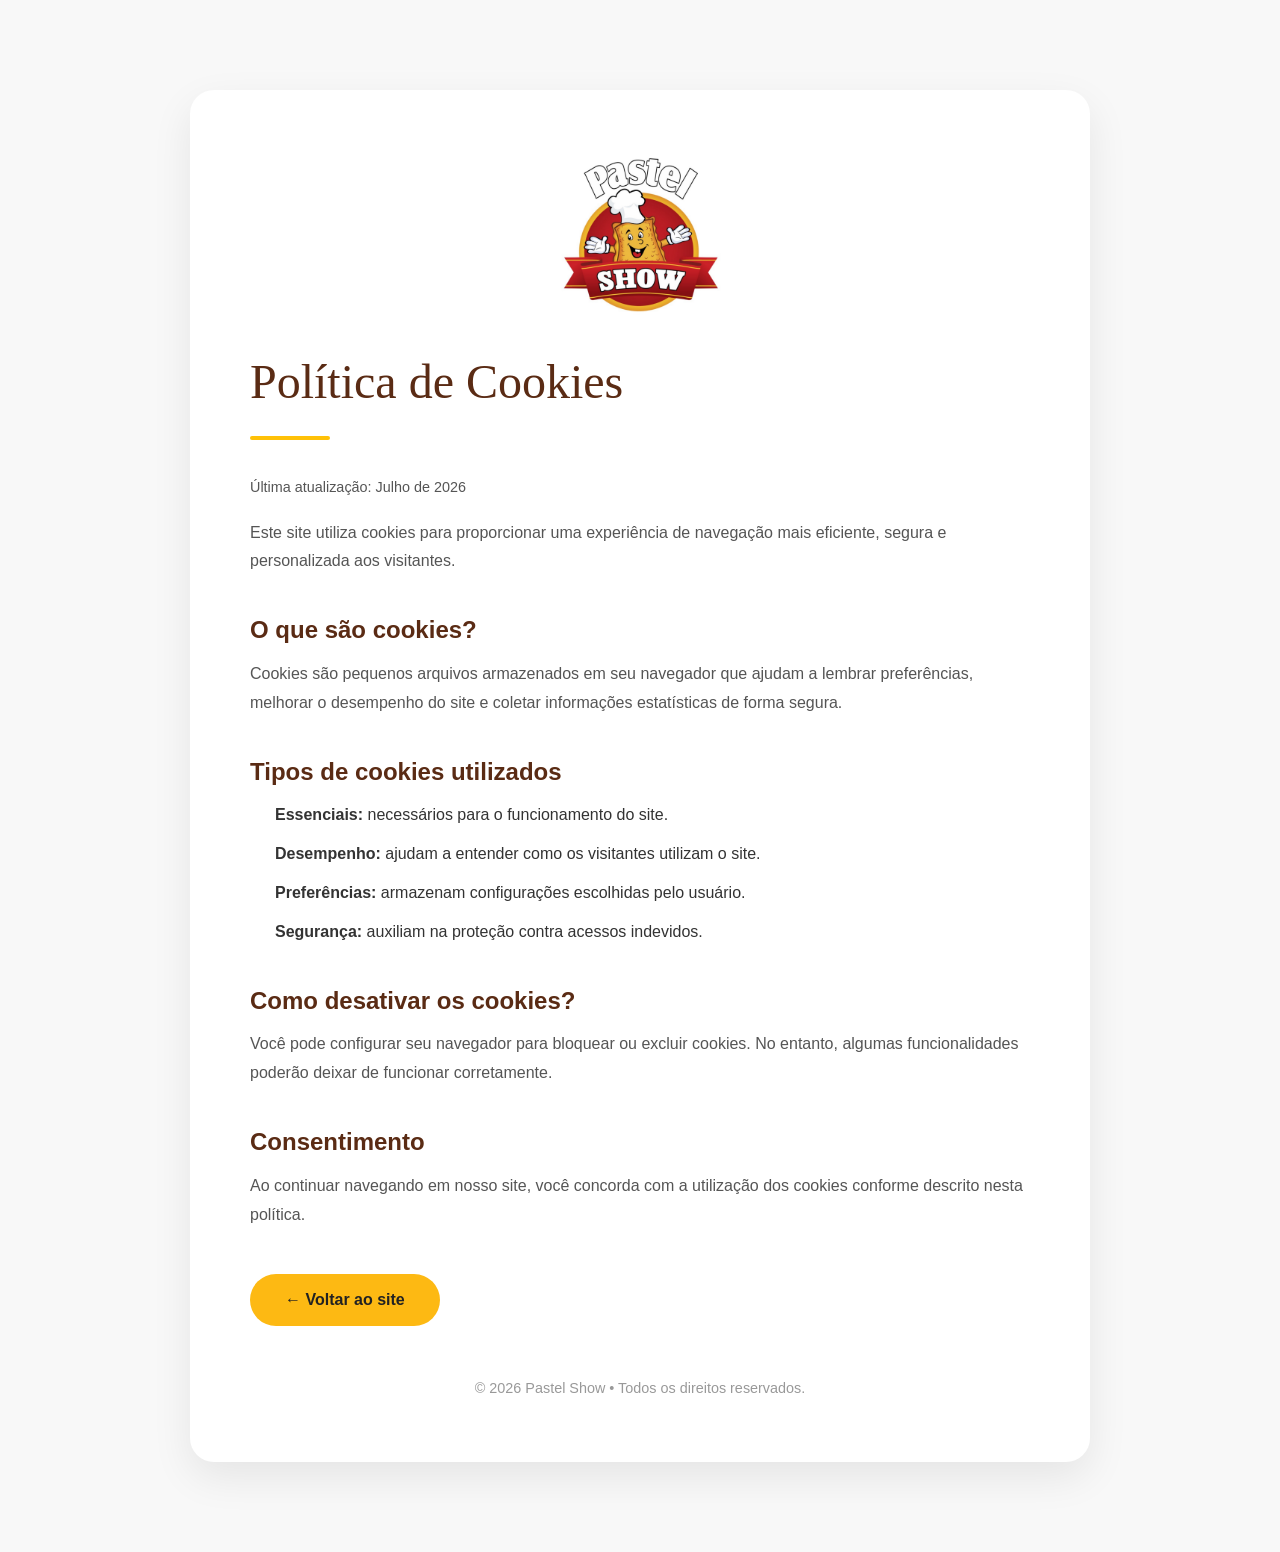
==== commit 278a9146: "alterando logo das paginas LGPD" ====
--- a/politica-de-cookies.html
+++ b/politica-de-cookies.html
@@ -26,7 +26,7 @@
 
         <div class="legal-card">
 
-            <img src="img/logo_transparente.png" class="legal-logo" alt="Pastel Show">
+            <img src="img/logo.jpeg" class="legal-logo" alt="Pastel Show">
 
             <h1>Política de Cookies</h1>
 
